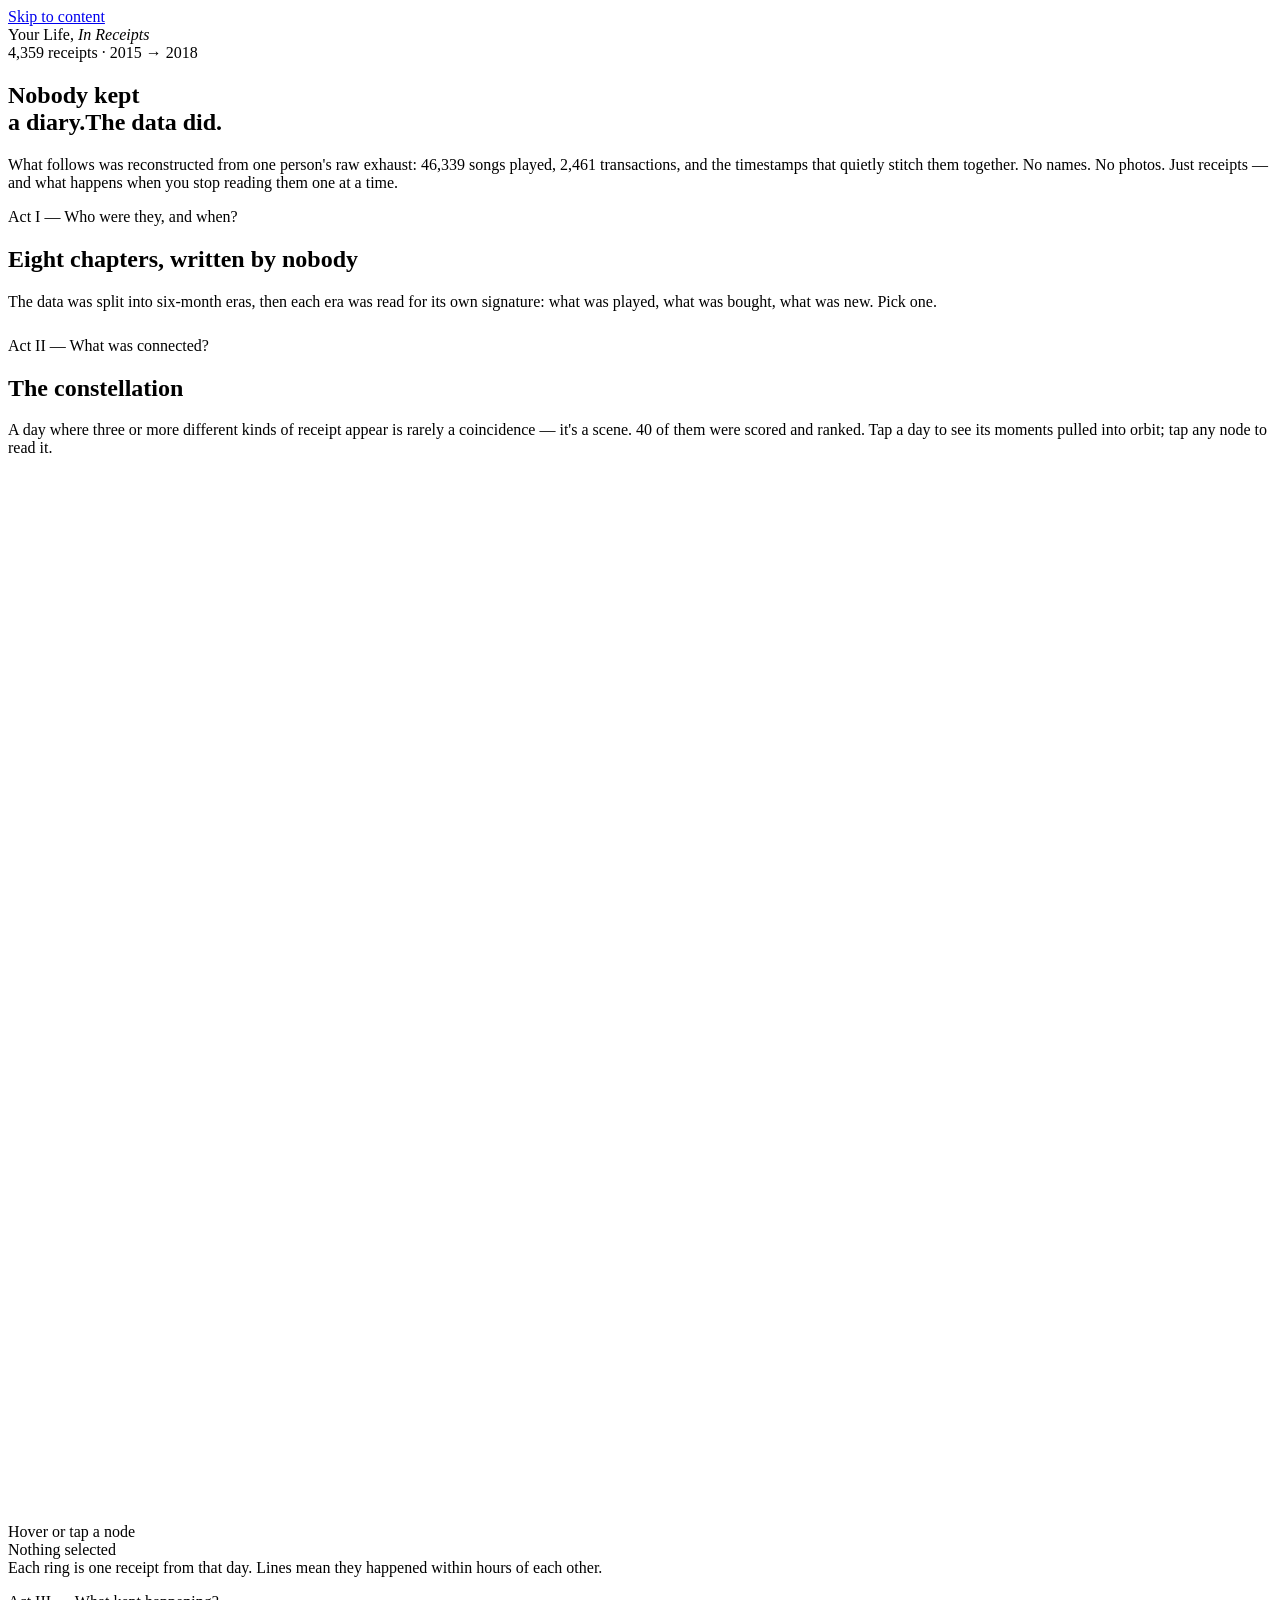
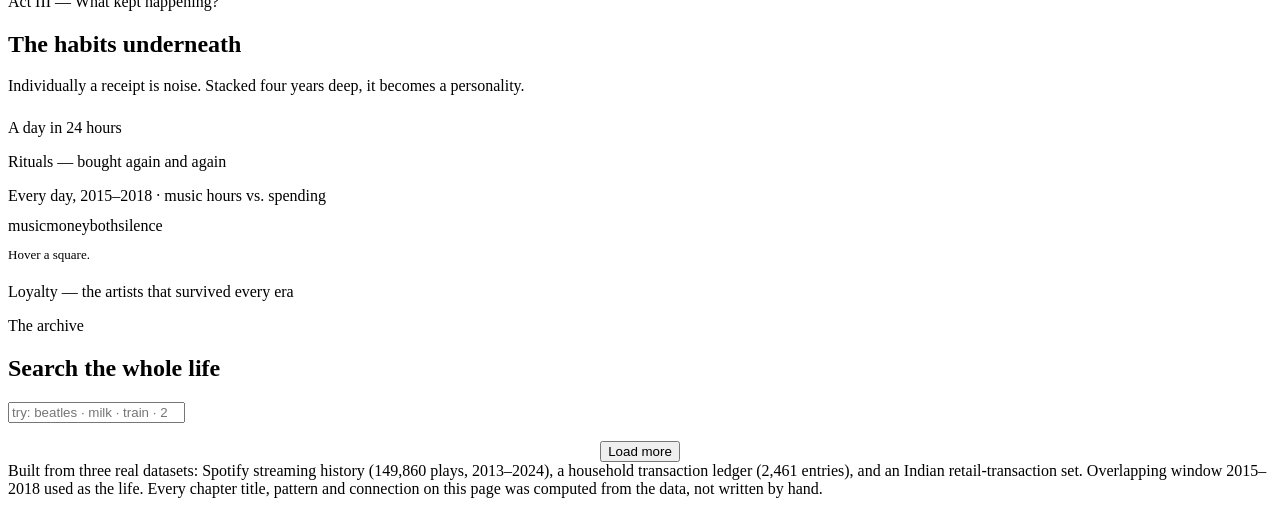
==== index.html @ 52a00658 "Add files via upload" ====
<!DOCTYPE html>
<html lang="en"><head>
<meta charset="utf-8"><meta name="viewport" content="width=device-width, initial-scale=1, viewport-fit=cover">
<title>Your Life, In Receipts</title>
<link rel="preconnect" href="https://fonts.googleapis.com"><link rel="preconnect" href="https://fonts.gstatic.com" crossorigin>
<link href="https://fonts.googleapis.com/css2?family=Fraunces:opsz,wght@9..144,400;9..144,600;9..144,900&family=JetBrains+Mono:wght@400;600&family=Inter:wght@400;500;700&display=swap" rel="stylesheet">
<link rel="stylesheet" href="assets/css/app.css"></head><body>
<a class="skip" href="#v-open">Skip to content</a>
<nav><div class="nav-in">
<div class="brand">Your Life, <em>In Receipts</em></div>
<div class="tabs" id="tabs"></div>
</div></nav>
<div class="wrap">

<section id="v-open">
  <div class="pill">4,359 receipts · 2015 → 2018</div>
  <h1>Nobody kept<br>a diary.<span>The data did.</span></h1>
  <p class="lede">What follows was reconstructed from one person's raw exhaust: 46,339 songs played, 2,461 transactions, and the timestamps that quietly stitch them together. No names. No photos. Just receipts — and what happens when you stop reading them one at a time.</p>
  <div class="grid stats" id="stats"></div>
  <div class="note" id="thesis"></div>
</section>

<section id="v-chapters" class="hide">
  <p class="kicker">Act I — Who were they, and when?</p>
  <h2>Eight chapters, written by nobody</h2>
  <p class="lede">The data was split into six-month eras, then each era was read for its own signature: what was played, what was bought, what was new. Pick one.</p>
  <div class="grid chaps" id="chaps" style="margin-top:26px"></div>
  <div id="chapDetail" style="margin-top:22px"></div>
</section>

<section id="v-web" class="hide">
  <p class="kicker">Act II — What was connected?</p>
  <h2>The constellation</h2>
  <p class="lede">A day where three or more different kinds of receipt appear is rarely a coincidence — it's a scene. 40 of them were scored and ranked. Tap a day to see its moments pulled into orbit; tap any node to read it.</p>
  <div class="ctr" id="webMode"></div>
  <div class="mrow" style="margin-top:6px">
    <div class="stage">
      <svg class="web" id="svg" role="img" aria-label="Interactive constellation of one day's receipts" viewBox="0 0 520 430" preserveAspectRatio="xMidYMid meet"></svg>
      <div class="tipbox" id="tip"><div class="t1">Hover or tap a node</div><div class="t2">Nothing selected</div><div class="t3">Each ring is one receipt from that day. Lines mean they happened within hours of each other.</div></div>
    </div>
    <div class="mlist" id="moms"></div>
  </div>
</section>

<section id="v-patterns" class="hide">
  <p class="kicker">Act III — What kept happening?</p>
  <h2>The habits underneath</h2>
  <p class="lede">Individually a receipt is noise. Stacked four years deep, it becomes a personality.</p>
  <div class="two" style="margin-top:24px">
    <div class="card"><div class="kicker" style="margin-bottom:12px">A day in 24 hours</div>
      <div class="scroll-x"><div class="clock" id="clock"></div><div class="axis" id="clockAxis"></div></div>
      <p class="note" style="border:0;padding:0;margin-top:14px" id="clockNote"></p></div>
    <div class="card"><div class="kicker" style="margin-bottom:12px">Rituals — bought again and again</div><div class="rit" id="rituals"></div></div>
  </div>
  <div class="card" style="margin-top:16px"><div class="kicker" style="margin-bottom:12px">Every day, 2015–2018 · music hours vs. spending</div>
    <div class="scroll-x"><div class="heat" id="heat"></div></div>
    <div class="legend" style="margin-top:12px"><span><i style="background:#7ee0c5"></i>music</span><span><i style="background:#ffb86b"></i>money</span><span><i style="background:#c08bff"></i>both</span><span><i style="background:#ffffff14"></i>silence</span></div>
    <div class="t3" id="heatTip" style="margin-top:12px;font-size:13px;color:var(--dim);min-height:20px">Hover a square.</div></div>
  <div class="card" style="margin-top:16px"><div class="kicker" style="margin-bottom:12px">Loyalty — the artists that survived every era</div>
    <div class="rit" id="loyal"></div>
    <p class="note" id="loyalNote"></p></div>
</section>

<section id="v-archive" class="hide">
  <p class="kicker">The archive</p>
  <h2>Search the whole life</h2>
  <input class="q" id="q" type="search" aria-label="Search every receipt" placeholder="try: beatles · milk · train · 2 AM · medicine · salary">
  <div class="ctr" id="types"></div>
  <div id="qStat" class="t3" style="color:var(--dim);font-family:var(--f-m);font-size:11.5px"></div>
  <div class="rlist" id="rlist"></div>
  <div style="text-align:center;margin-top:18px"><button class="f" id="more">Load more</button></div>
</section>

<footer>Built from three real datasets: Spotify streaming history (149,860 plays, 2013–2024), a household transaction ledger (2,461 entries), and an Indian retail-transaction set. Overlapping window 2015–2018 used as the life. Every chapter title, pattern and connection on this page was computed from the data, not written by hand.</footer>
</div>
<script src="data/receipts.js"></script>
<script src="assets/js/app.js"></script></body></html>
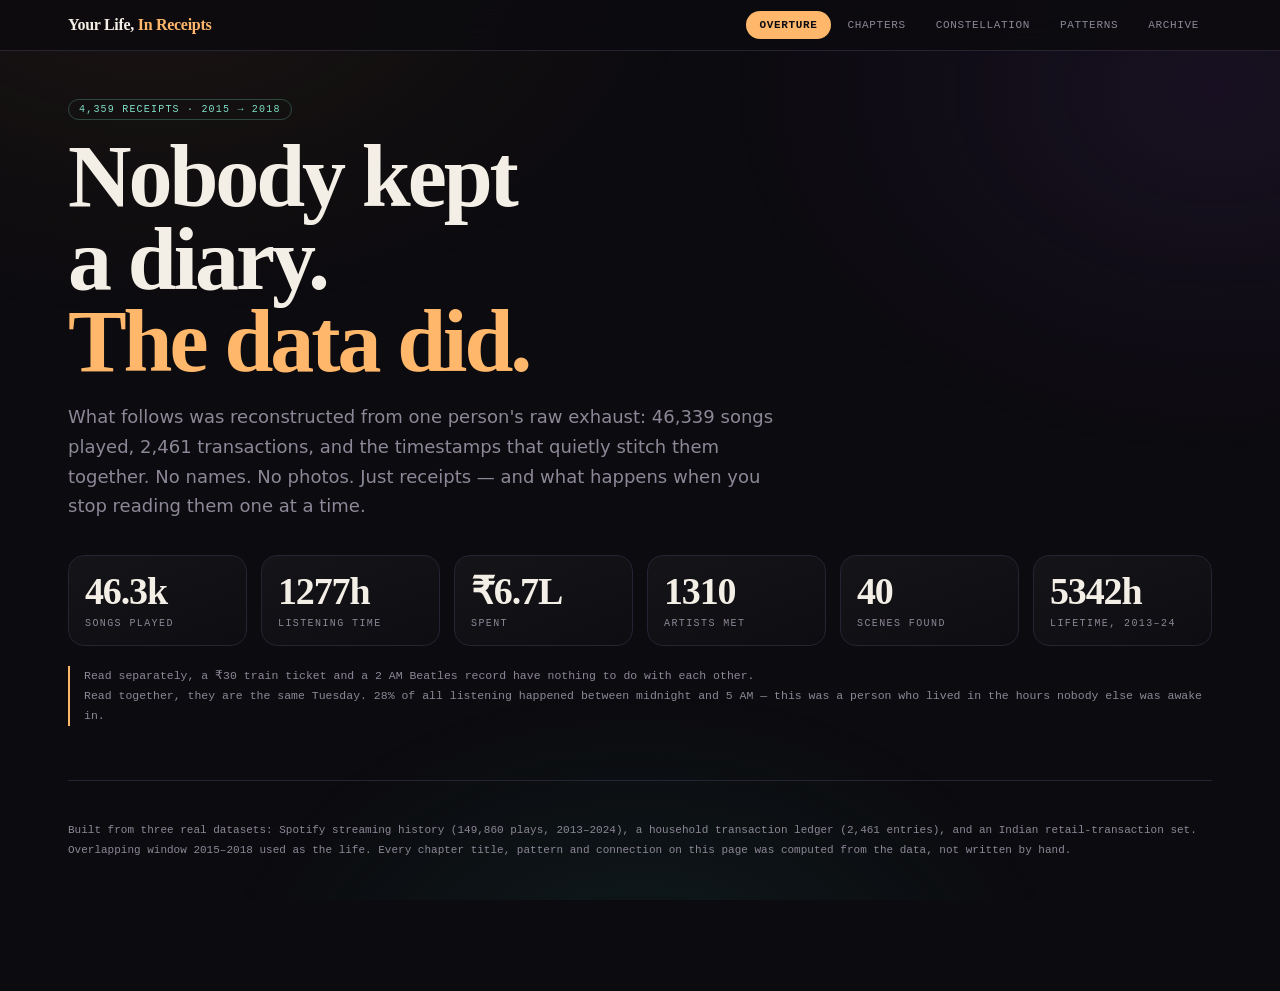
==== commit ea6f667a: "Update index.html" ====
--- a/index.html
+++ b/index.html
@@ -4,7 +4,7 @@
 <title>Your Life, In Receipts</title>
 <link rel="preconnect" href="https://fonts.googleapis.com"><link rel="preconnect" href="https://fonts.gstatic.com" crossorigin>
 <link href="https://fonts.googleapis.com/css2?family=Fraunces:opsz,wght@9..144,400;9..144,600;9..144,900&family=JetBrains+Mono:wght@400;600&family=Inter:wght@400;500;700&display=swap" rel="stylesheet">
-<link rel="stylesheet" href="assets/css/app.css"></head><body>
+<link rel="stylesheet" href="app.css"></head><body>
 <a class="skip" href="#v-open">Skip to content</a>
 <nav><div class="nav-in">
 <div class="brand">Your Life, <em>In Receipts</em></div>
@@ -73,5 +73,5 @@
 
 <footer>Built from three real datasets: Spotify streaming history (149,860 plays, 2013–2024), a household transaction ledger (2,461 entries), and an Indian retail-transaction set. Overlapping window 2015–2018 used as the life. Every chapter title, pattern and connection on this page was computed from the data, not written by hand.</footer>
 </div>
-<script src="data/receipts.js"></script>
-<script src="assets/js/app.js"></script></body></html>
+<script src="receipts.js"></script>
+<script src="app.js"></script></body></html>
--- a/app.css
+++ b/app.css
@@ -0,0 +1,98 @@
+:root{--bg:#0c0b0f;--bg2:#141219;--ink:#f4efe6;--dim:#8d8797;--line:#272332;--acc:#ffb86b;--acc2:#7ee0c5;--acc3:#c08bff;--red:#ff7a7a;
+box-sizing:border-box;padding-top:env(safe-area-inset-top,0px);padding-bottom:env(safe-area-inset-bottom,0px);
+--f-d:"Fraunces",Georgia,serif;--f-m:"JetBrains Mono",ui-monospace,monospace;--f-s:"Inter",system-ui,sans-serif}
+:root:not([data-theme="light"]){}
+@media(prefers-color-scheme:light){:root:not([data-theme="light"]){}}
+*{box-sizing:border-box}
+html{scroll-padding-top:calc(64px + env(safe-area-inset-top,0px));scroll-behavior:smooth}
+body{margin:0;background:var(--bg);color:var(--ink);font-family:var(--f-s);-webkit-font-smoothing:antialiased;overflow-x:hidden}
+body::before{content:"";position:fixed;inset:0;pointer-events:none;z-index:0;
+background:radial-gradient(900px 600px at 12% -5%,#3a2a1a55,transparent 60%),radial-gradient(800px 600px at 95% 10%,#2a1a3f66,transparent 60%),radial-gradient(700px 500px at 50% 110%,#12333066,transparent 60%)}
+.wrap{position:relative;z-index:1;max-width:1180px;margin:0 auto;padding:0 18px 90px}
+nav{position:sticky;top:0;z-index:50;backdrop-filter:blur(14px);background:#0c0b0fd9;border-bottom:1px solid var(--line);padding-top:env(safe-area-inset-top,0px)}
+.nav-in{max-width:1180px;margin:0 auto;display:flex;align-items:center;gap:14px;padding:11px 18px}
+.brand{font-family:var(--f-d);font-weight:900;font-size:16px;letter-spacing:-.3px;white-space:nowrap}
+.brand em{color:var(--acc);font-style:normal}
+.tabs{display:flex;gap:4px;overflow-x:auto;scrollbar-width:none;margin-left:auto}
+.tabs::-webkit-scrollbar{display:none}
+.tab{font-family:var(--f-m);font-size:11px;letter-spacing:.06em;text-transform:uppercase;color:var(--dim);background:none;border:1px solid transparent;border-radius:999px;padding:7px 12px;cursor:pointer;white-space:nowrap;transition:.18s}
+.tab:hover{color:var(--ink);background:#ffffff0d}
+.tab.on{color:#0c0b0f;background:var(--acc);font-weight:600}
+h1{font-family:var(--f-d);font-weight:900;font-size:clamp(38px,8.2vw,88px);line-height:.94;letter-spacing:-.035em;margin:0 0 18px}
+h1 span{display:block;color:var(--acc)}
+h2{font-family:var(--f-d);font-weight:600;font-size:clamp(24px,4vw,38px);letter-spacing:-.02em;margin:0 0 6px}
+.kicker{font-family:var(--f-m);font-size:11px;letter-spacing:.22em;text-transform:uppercase;color:var(--acc2);margin:0 0 14px}
+.lede{color:var(--dim);font-size:clamp(15px,2vw,18px);line-height:1.65;max-width:62ch}
+section{padding:54px 0;border-top:1px solid var(--line)}
+section:first-of-type{border:0;padding-top:46px}
+.hide{display:none!important}
+.grid{display:grid;gap:14px}
+.stats{grid-template-columns:repeat(auto-fit,minmax(150px,1fr));margin-top:34px}
+.stat{background:linear-gradient(160deg,#ffffff0a,#ffffff03);border:1px solid var(--line);border-radius:16px;padding:16px}
+.stat b{display:block;font-family:var(--f-d);font-size:clamp(26px,4.4vw,38px);font-weight:900;letter-spacing:-.03em;line-height:1}
+.stat small{font-family:var(--f-m);font-size:10px;letter-spacing:.14em;text-transform:uppercase;color:var(--dim);display:block;margin-top:8px}
+.card{background:linear-gradient(165deg,#ffffff0b,#ffffff04);border:1px solid var(--line);border-radius:18px;padding:20px}
+.chaps{grid-template-columns:repeat(auto-fit,minmax(300px,1fr))}
+.chap{cursor:pointer;transition:.2s;position:relative;overflow:hidden}
+.chap:hover{border-color:#4a4258;transform:translateY(-3px)}
+.chap.on{border-color:var(--acc);box-shadow:0 0 0 1px var(--acc) inset}
+.chap .era{font-family:var(--f-m);font-size:10px;letter-spacing:.18em;color:var(--acc);text-transform:uppercase}
+.chap .ttl{font-family:var(--f-d);font-size:23px;font-weight:600;letter-spacing:-.02em;margin:7px 0 8px;line-height:1.15}
+.chap p{color:var(--dim);font-size:13.5px;line-height:1.6;margin:0 0 14px}
+.bars{display:flex;height:7px;border-radius:99px;overflow:hidden;background:#ffffff0d}
+.bars i{display:block;height:100%}
+.legend{display:flex;flex-wrap:wrap;gap:8px 13px;margin-top:11px;font-family:var(--f-m);font-size:10.5px;color:var(--dim)}
+.legend i{width:8px;height:8px;border-radius:3px;display:inline-block;margin-right:5px;vertical-align:middle}
+.mrow{display:grid;grid-template-columns:1.05fr 1fr;gap:18px;align-items:start}
+@media(max-width:880px){.mrow{grid-template-columns:1fr}}
+.mlist{max-height:560px;overflow:auto;padding-right:6px;display:grid;gap:9px}
+.mom{text-align:left;width:100%;background:#ffffff07;border:1px solid var(--line);border-radius:14px;padding:13px 15px;cursor:pointer;color:inherit;font:inherit;transition:.16s}
+.mom:hover{background:#ffffff0f;border-color:#4a4258}
+.mom.on{border-color:var(--acc2);background:#7ee0c513}
+.mom .d{font-family:var(--f-m);font-size:10.5px;color:var(--acc2);letter-spacing:.1em}
+.mom .h{font-family:var(--f-d);font-size:16px;margin:5px 0 7px;line-height:1.25}
+.chips{display:flex;flex-wrap:wrap;gap:5px}
+.chip{font-family:var(--f-m);font-size:9.5px;letter-spacing:.08em;text-transform:uppercase;padding:3px 7px;border-radius:6px;background:#ffffff12;color:var(--dim)}
+.stage{position:sticky;top:78px;background:radial-gradient(circle at 50% 45%,#1a1726,#0e0d13);border:1px solid var(--line);border-radius:20px;overflow:hidden;min-height:430px}
+svg.web{display:block;width:100%;height:auto;touch-action:manipulation}
+.node{cursor:pointer}
+.node circle{transition:.2s}
+.node:hover circle{stroke:#fff;stroke-width:2}
+.tipbox{border-top:1px solid var(--line);padding:14px 16px;min-height:96px;background:#0c0b0f99}
+.tipbox .t1{font-family:var(--f-m);font-size:10px;letter-spacing:.14em;text-transform:uppercase;color:var(--acc)}
+.tipbox .t2{font-family:var(--f-d);font-size:19px;margin:5px 0 4px;line-height:1.2}
+.tipbox .t3{color:var(--dim);font-size:13px;line-height:1.55}
+.ctr{display:flex;flex-wrap:wrap;gap:8px;margin:18px 0}
+.f{font-family:var(--f-m);font-size:11px;padding:7px 12px;border-radius:99px;border:1px solid var(--line);background:#ffffff08;color:var(--dim);cursor:pointer;transition:.15s;text-transform:uppercase;letter-spacing:.07em}
+.f:hover{color:var(--ink)}
+.f.on{color:#0c0b0f;font-weight:600}
+input.q{width:100%;background:#ffffff08;border:1px solid var(--line);border-radius:12px;padding:14px 16px;color:var(--ink);font-family:var(--f-m);font-size:14px;outline:none}
+input.q:focus{border-color:var(--acc)}
+.rlist{display:grid;gap:8px;margin-top:16px}
+.rec{display:grid;grid-template-columns:78px 1fr auto;gap:12px;align-items:center;background:#ffffff06;border:1px solid var(--line);border-left:3px solid var(--l,#555);border-radius:0 12px 12px 0;padding:11px 14px;cursor:pointer;transition:.14s}
+.rec:hover{background:#ffffff0e;transform:translateX(3px)}
+.rec .dt{font-family:var(--f-m);font-size:10.5px;color:var(--dim);line-height:1.5}
+.rec .nm{font-size:14px;font-weight:500;overflow:hidden;text-overflow:ellipsis;white-space:nowrap}
+.rec .sb{font-family:var(--f-m);font-size:10.5px;color:var(--dim);margin-top:3px;overflow:hidden;text-overflow:ellipsis;white-space:nowrap}
+.rec .am{font-family:var(--f-m);font-size:12.5px;color:var(--acc);white-space:nowrap}
+@media(max-width:620px){.rec{grid-template-columns:62px 1fr;grid-template-rows:auto auto}.rec .am{grid-column:2;text-align:left}}
+.scroll-x{overflow-x:auto;scrollbar-width:thin}
+.heat{display:grid;grid-auto-flow:column;grid-template-rows:repeat(7,11px);gap:3px;min-width:760px}
+.heat i{width:11px;height:11px;border-radius:2.5px;background:#ffffff0a;cursor:pointer}
+.clock{display:flex;align-items:flex-end;gap:3px;height:140px;min-width:520px}
+.clock div{flex:1;display:flex;flex-direction:column;justify-content:flex-end;gap:2px;height:100%}
+.clock b{display:block;border-radius:3px 3px 0 0}
+.axis{display:flex;justify-content:space-between;font-family:var(--f-m);font-size:9.5px;color:var(--dim);margin-top:7px;min-width:520px}
+.two{display:grid;grid-template-columns:1fr 1fr;gap:16px}
+@media(max-width:820px){.two{grid-template-columns:1fr}}
+.rit{display:grid;gap:7px}
+.rit>div{display:grid;grid-template-columns:120px 1fr 42px;gap:10px;align-items:center;font-family:var(--f-m);font-size:11px;color:var(--dim)}
+.rit u{display:block;height:9px;border-radius:99px;background:linear-gradient(90deg,var(--acc),var(--acc3));text-decoration:none}
+.note{font-family:var(--f-m);font-size:11.5px;color:var(--dim);line-height:1.75;border-left:2px solid var(--acc);padding-left:14px;margin-top:20px}
+footer{padding:40px 0;color:var(--dim);font-family:var(--f-m);font-size:11px;line-height:1.8;border-top:1px solid var(--line)}
+::-webkit-scrollbar{width:8px;height:8px}::-webkit-scrollbar-thumb{background:#332f3e;border-radius:9px}
+:focus-visible{outline:2px solid var(--acc);outline-offset:3px;border-radius:8px}
+.skip{position:absolute;left:-9999px}.skip:focus{left:18px;top:8px;z-index:99;background:var(--acc);color:#0c0b0f;padding:8px 14px;border-radius:8px;font-family:var(--f-m);font-size:12px}
+@media(max-width:880px){.stage{position:static}.mlist{max-height:420px}}
+@media(prefers-reduced-motion:reduce){*{transition:none!important;animation:none!important}html{scroll-behavior:auto}}
+.pill{display:inline-block;font-family:var(--f-m);font-size:10px;letter-spacing:.12em;text-transform:uppercase;color:var(--acc2);border:1px solid #7ee0c544;border-radius:99px;padding:4px 10px;margin-bottom:16px}
